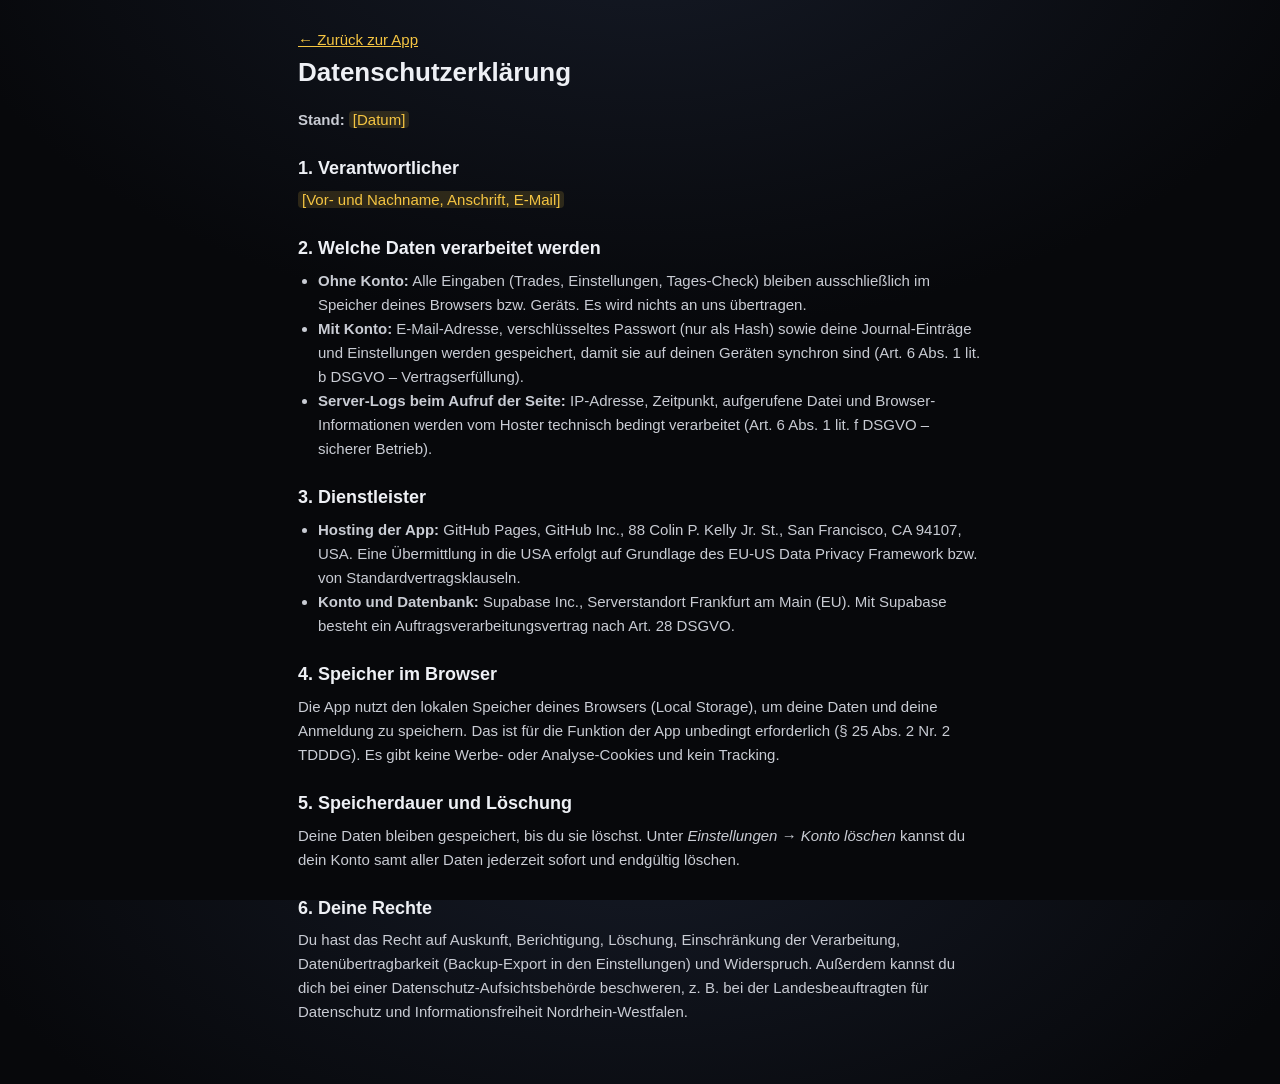
==== datenschutz.html @ e293ae24 "Trade Pilot als eigenständige Web-App Checkliste, Journal mit Kennzahlen und Erkenntnissen, Konto + " ====
<!doctype html>
<html lang="de"><head><meta charset="utf-8"><meta name="viewport" content="width=device-width, initial-scale=1, viewport-fit=cover">
<title>Datenschutz · Trade Pilot</title><meta name="theme-color" content="#07080b"><link rel="stylesheet" href="style.css">
<link rel="icon" href="icons/favicon-32.png"></head>
<body><main class="legal"><p><a href="./">← Zurück zur App</a></p>
<h1>Datenschutzerklärung</h1>
<p><b>Stand:</b> <span class="ph">[Datum]</span></p>
<h2>1. Verantwortlicher</h2>
<p><span class="ph">[Vor- und Nachname, Anschrift, E-Mail]</span></p>
<h2>2. Welche Daten verarbeitet werden</h2>
<ul>
<li><b>Ohne Konto:</b> Alle Eingaben (Trades, Einstellungen, Tages-Check) bleiben ausschließlich im Speicher deines Browsers bzw. Geräts. Es wird nichts an uns übertragen.</li>
<li><b>Mit Konto:</b> E-Mail-Adresse, verschlüsseltes Passwort (nur als Hash) sowie deine Journal-Einträge und Einstellungen werden gespeichert, damit sie auf deinen Geräten synchron sind (Art. 6 Abs. 1 lit. b DSGVO – Vertragserfüllung).</li>
<li><b>Server-Logs beim Aufruf der Seite:</b> IP-Adresse, Zeitpunkt, aufgerufene Datei und Browser-Informationen werden vom Hoster technisch bedingt verarbeitet (Art. 6 Abs. 1 lit. f DSGVO – sicherer Betrieb).</li>
</ul>
<h2>3. Dienstleister</h2>
<ul>
<li><b>Hosting der App:</b> GitHub Pages, GitHub Inc., 88 Colin P. Kelly Jr. St., San Francisco, CA 94107, USA. Eine Übermittlung in die USA erfolgt auf Grundlage des EU-US Data Privacy Framework bzw. von Standardvertragsklauseln.</li>
<li><b>Konto und Datenbank:</b> Supabase Inc., Serverstandort Frankfurt am Main (EU). Mit Supabase besteht ein Auftragsverarbeitungsvertrag nach Art. 28 DSGVO.</li>
</ul>
<h2>4. Speicher im Browser</h2>
<p>Die App nutzt den lokalen Speicher deines Browsers (Local Storage), um deine Daten und deine Anmeldung zu speichern. Das ist für die Funktion der App unbedingt erforderlich (§ 25 Abs. 2 Nr. 2 TDDDG). Es gibt keine Werbe- oder Analyse-Cookies und kein Tracking.</p>
<h2>5. Speicherdauer und Löschung</h2>
<p>Deine Daten bleiben gespeichert, bis du sie löschst. Unter <i>Einstellungen → Konto löschen</i> kannst du dein Konto samt aller Daten jederzeit sofort und endgültig löschen.</p>
<h2>6. Deine Rechte</h2>
<p>Du hast das Recht auf Auskunft, Berichtigung, Löschung, Einschränkung der Verarbeitung, Datenübertragbarkeit (Backup-Export in den Einstellungen) und Widerspruch. Außerdem kannst du dich bei einer Datenschutz-Aufsichtsbehörde beschweren, z. B. bei der Landesbeauftragten für Datenschutz und Informationsfreiheit Nordrhein-Westfalen.</p>
</main></body></html>
---- style.css ----
:root{
  --bg:#07080b; --bg2:#0d0f14; --card:#12151c; --line:#222733; --txt:#eef0f5; --mut:#8a92a3;
  --gold:#f5c542; --gold2:#ffdf7a; --green:#34d399; --red:#f87171; --blue:#60a5fa;
  --r:18px;
  color-scheme:dark;
}
*{box-sizing:border-box;margin:0;padding:0}
[hidden]{display:none!important}
html,body{height:100%}
body{background-color:var(--bg);background-image:radial-gradient(1200px 700px at 50% -10%,#151a26 0%,var(--bg) 60%);color:var(--txt);
  font-family:-apple-system,BlinkMacSystemFont,"SF Pro Display","Inter","Segoe UI",Roboto,sans-serif;
  overflow-x:hidden;-webkit-font-smoothing:antialiased}
button{font:inherit;color:inherit;cursor:pointer;border:0;background:none}
input,textarea{font:inherit;color:var(--txt)}
#bgfx{position:fixed;inset:0;z-index:0;pointer-events:none}
#confetti{position:fixed;inset:0;z-index:50;pointer-events:none}
.app{position:relative;z-index:1;min-height:100%;display:flex;flex-direction:column;max-width:760px;margin:0 auto;padding:18px 16px 40px}

/* Kopf */
.top{display:flex;align-items:center;justify-content:space-between;gap:12px;margin-bottom:10px}
.brand{display:flex;align-items:center;gap:10px;font-weight:800;letter-spacing:.3px;white-space:nowrap;min-width:0}
.brand .dot{width:12px;height:12px;border-radius:50%;background:var(--gold);box-shadow:0 0 14px var(--gold)}
.nav{display:flex;gap:8px}
.nav button{padding:8px 12px;border:1px solid var(--line);border-radius:999px;color:var(--mut);font-size:14px;transition:.2s}
.nav button:hover{color:var(--txt);border-color:#3a4152}

/* Fortschritt */
.progress{display:none;margin:6px 0 18px}
.progress.on{display:block}
.phases{display:flex;gap:6px}
.phase{flex:1}
.phase .bar{height:6px;border-radius:99px;background:var(--line);overflow:hidden}
.phase .fill{height:100%;width:0;background:linear-gradient(90deg,var(--gold),var(--gold2));transition:width .5s cubic-bezier(.2,.8,.2,1)}
.phase .lbl{font-size:11px;color:var(--mut);margin-top:6px;text-align:center;transition:.3s}
.phase.act .lbl{color:var(--gold)}
.phase.done .fill{width:100%!important;background:var(--green)}
.phase.done .lbl{color:var(--green)}

/* Bühne */
.stage{flex:1;display:flex;flex-direction:column;justify-content:center}
.view{animation:inR .45s cubic-bezier(.2,.8,.2,1) both}
.view.out{animation:outL .3s ease both}
@keyframes inR{from{opacity:0;transform:translateX(40px) scale(.98)}to{opacity:1;transform:none}}
@keyframes outL{to{opacity:0;transform:translateX(-40px) scale(.98)}}

/* Home */
.home{text-align:center;padding:20px 0}
.home h1{font-size:clamp(26px,5vw,38px);font-weight:800;margin-bottom:8px}
.home p.sub{color:var(--mut);margin-bottom:36px}
.bigwrap{position:relative;width:240px;height:240px;margin:0 auto 34px}
.bigbtn{position:absolute;inset:20px;border-radius:50%;
  background:radial-gradient(circle at 35% 30%,var(--gold2),var(--gold) 45%,#c98f12);
  color:#1a1300;font-size:30px;font-weight:900;letter-spacing:2px;
  box-shadow:0 0 0 6px rgba(245,197,66,.12),0 20px 60px rgba(245,197,66,.35),inset 0 -8px 20px rgba(0,0,0,.25);
  transition:transform .25s cubic-bezier(.2,.8,.2,1);animation:breathe 3.2s ease-in-out infinite;z-index:2}
.bigbtn:hover{transform:scale(1.05)}
.bigbtn:active{transform:scale(.96)}
.bigbtn small{display:block;font-size:12px;letter-spacing:1px;font-weight:700;opacity:.7;margin-top:2px}
.ring{position:absolute;inset:20px;border-radius:50%;border:2px solid var(--gold);opacity:0;animation:ring 3.2s ease-out infinite}
.ring.r2{animation-delay:1.06s}.ring.r3{animation-delay:2.13s}
@keyframes ring{0%{transform:scale(1);opacity:.6}100%{transform:scale(1.45);opacity:0}}
@keyframes breathe{0%,100%{transform:scale(1)}50%{transform:scale(1.03)}}
.bigbtn.locked{background:radial-gradient(circle at 35% 30%,#3a3f4c,#232733);color:var(--mut);animation:none;box-shadow:0 0 0 6px rgba(255,255,255,.04)}
.stats{display:flex;gap:10px;justify-content:center;flex-wrap:wrap;margin-bottom:22px}
.chip{background:var(--card);border:1px solid var(--line);border-radius:999px;padding:8px 14px;font-size:14px;color:var(--mut)}
.chip b{color:var(--txt)}
.chip.warn{border-color:rgba(248,113,113,.4);color:var(--red)}
.quote{max-width:520px;margin:0 auto;color:var(--mut);font-style:italic;font-size:15px;min-height:48px;transition:opacity .5s}

/* Karten */
.card{background:linear-gradient(180deg,var(--card),var(--bg2));border:1px solid var(--line);border-radius:var(--r);padding:26px 22px;box-shadow:0 20px 50px rgba(0,0,0,.35)}
.tag{display:inline-flex;align-items:center;gap:6px;font-size:12px;font-weight:700;letter-spacing:1px;text-transform:uppercase;color:var(--gold);margin-bottom:12px}
.q{font-size:clamp(21px,3.6vw,27px);font-weight:750;line-height:1.25;margin-bottom:10px}
.hint{color:var(--mut);font-size:15px;line-height:1.5;margin-bottom:22px}
.opts{display:grid;gap:10px}
.opt{display:flex;align-items:center;gap:12px;text-align:left;padding:15px 16px;border-radius:14px;background:#171b24;border:1px solid var(--line);
  transition:transform .15s,border-color .2s,background .2s;font-size:16px;animation:pop .4s both}
.opt:hover{border-color:#40485a;background:#1b202b;transform:translateY(-2px)}
.opt .k{flex:none;width:28px;height:28px;border-radius:8px;display:grid;place-items:center;background:#232836;color:var(--mut);font-size:13px;font-weight:700}
.opt.sel{border-color:var(--gold);background:rgba(245,197,66,.08)}
@keyframes pop{from{opacity:0;transform:translateY(10px)}to{opacity:1;transform:none}}
.opts .opt:nth-child(2){animation-delay:.05s}.opts .opt:nth-child(3){animation-delay:.1s}.opts .opt:nth-child(4){animation-delay:.15s}.opts .opt:nth-child(5){animation-delay:.2s}
.henry{margin-top:18px;padding:12px 14px;border-left:3px solid var(--gold);background:rgba(245,197,66,.06);border-radius:0 10px 10px 0;color:#d9dce4;font-size:14px;line-height:1.5}
.henry b{color:var(--gold)}
.row{display:flex;gap:10px;margin-top:22px;flex-wrap:wrap}
.btn{padding:14px 20px;border-radius:12px;font-weight:700;transition:transform .15s,filter .2s,opacity .2s}
.btn:active{transform:scale(.97)}
.btn.pri{background:var(--gold);color:#1a1300;flex:1}
.btn.pri:disabled{opacity:.35;cursor:not-allowed}
.btn.ghost{border:1px solid var(--line);color:var(--mut)}
.btn.ghost:hover{color:var(--txt)}
.btn.green{background:var(--green);color:#03231a;flex:1}
.btn.red{background:var(--red);color:#2a0606;flex:1}
.back{color:var(--mut);font-size:14px;margin-bottom:10px}
.back:hover{color:var(--txt)}

/* Slider */
.sl{margin:10px 0 6px}
.sl input{width:100%;-webkit-appearance:none;appearance:none;height:8px;border-radius:99px;background:linear-gradient(90deg,var(--red),var(--gold),var(--green));outline:none}
.sl input::-webkit-slider-thumb{-webkit-appearance:none;width:30px;height:30px;border-radius:50%;background:#fff;box-shadow:0 4px 14px rgba(0,0,0,.5);cursor:grab}
.sl input::-moz-range-thumb{width:30px;height:30px;border-radius:50%;background:#fff;border:0}
.slv{text-align:center;font-size:54px;font-weight:900;margin:8px 0 2px;transition:color .2s}
.slt{text-align:center;color:var(--mut);margin-bottom:6px;min-height:22px}

/* Atem */
.breath{text-align:center;padding:10px 0}
.circle{width:200px;height:200px;margin:26px auto;border-radius:50%;position:relative;display:grid;place-items:center}
.circle .core{position:absolute;inset:0;border-radius:50%;background:radial-gradient(circle,rgba(96,165,250,.55),rgba(96,165,250,.08) 70%);transform:scale(.5);transition:transform 4s ease-in-out}
.circle .core.in{transform:scale(1)}
.circle .lab{position:relative;font-size:20px;font-weight:700}
.circle svg{position:absolute;inset:-8px;transform:rotate(-90deg)}
.circle svg circle{fill:none;stroke:var(--blue);stroke-width:4;stroke-linecap:round;opacity:.8}

/* Stop */
.stop .card{border-color:rgba(248,113,113,.45);box-shadow:0 0 60px rgba(248,113,113,.15);animation:shake .5s}
.stop .tag{color:var(--red)}
.warnv .card{border-color:rgba(245,197,66,.45)}
@keyframes shake{0%,100%{transform:none}20%{transform:translateX(-8px)}40%{transform:translateX(8px)}60%{transform:translateX(-5px)}80%{transform:translateX(5px)}}
.xicon{width:64px;height:64px;margin-bottom:12px}
.xicon path{stroke:var(--red);stroke-width:6;stroke-linecap:round;fill:none;stroke-dasharray:60;stroke-dashoffset:60;animation:draw .5s .15s forwards}
.cicon path{stroke:var(--green);stroke-width:6;stroke-linecap:round;stroke-linejoin:round;fill:none;stroke-dasharray:80;stroke-dashoffset:80;animation:draw .6s .1s forwards}
@keyframes draw{to{stroke-dashoffset:0}}
.timer{font-size:52px;font-weight:900;font-variant-numeric:tabular-nums;text-align:center;margin:14px 0;color:var(--red)}

/* Formular */
.grid{display:grid;grid-template-columns:1fr 1fr;gap:12px}
.f label{display:block;font-size:13px;color:var(--mut);margin-bottom:6px}
.f input,.f textarea{width:100%;background:#0e1117;border:1px solid var(--line);border-radius:10px;padding:12px;outline:none;transition:border .2s}
.f input:focus,.f textarea:focus{border-color:var(--gold)}
.f textarea{min-height:90px;resize:vertical}
.calc{margin-top:16px;display:grid;grid-template-columns:repeat(3,1fr);gap:10px}
.kpi{background:#0e1117;border:1px solid var(--line);border-radius:12px;padding:12px;text-align:center}
.kpi .v{font-size:20px;font-weight:800;font-variant-numeric:tabular-nums}
.kpi .l{font-size:11px;color:var(--mut);margin-top:3px;text-transform:uppercase;letter-spacing:.6px}
.kpi.good .v{color:var(--green)}.kpi.bad .v{color:var(--red)}
.msg{margin-top:12px;font-size:14px;min-height:20px}
.msg.bad{color:var(--red)}.msg.good{color:var(--green)}
.seg{display:flex;gap:8px;margin-bottom:14px}
.seg button{flex:1;padding:12px;border-radius:10px;border:1px solid var(--line);font-weight:800;transition:.2s}
.seg button.on{background:rgba(245,197,66,.12);border-color:var(--gold);color:var(--gold)}
.seg button.on.lg,.seg button.on.long{background:rgba(52,211,153,.15);border-color:var(--green);color:var(--green)}
.seg button.on.sh,.seg button.on.short{background:rgba(248,113,113,.15);border-color:var(--red);color:var(--red)}

/* Checkboxen */
.checks{display:grid;gap:10px}
.ck{display:flex;gap:12px;align-items:flex-start;padding:14px;border-radius:12px;background:#171b24;border:1px solid var(--line);cursor:pointer;transition:.2s;text-align:left}
.ck .box{flex:none;width:24px;height:24px;border-radius:7px;border:2px solid #3a4152;display:grid;place-items:center;transition:.2s}
.ck.on{border-color:rgba(52,211,153,.5);background:rgba(52,211,153,.06)}
.ck.on .box{background:var(--green);border-color:var(--green)}
.ck.on .box::after{content:"";width:6px;height:11px;border:solid #03231a;border-width:0 3px 3px 0;transform:rotate(45deg) translate(-1px,-1px)}

/* Im Trade */
.live{display:flex;align-items:center;gap:10px;margin-bottom:6px}
.livedot{width:10px;height:10px;border-radius:50%;background:var(--green);box-shadow:0 0 0 0 rgba(52,211,153,.7);animation:livep 1.6s infinite}
@keyframes livep{70%{box-shadow:0 0 0 12px rgba(52,211,153,0)}100%{box-shadow:0 0 0 0 rgba(52,211,153,0)}}
.clock{font-size:42px;font-weight:900;font-variant-numeric:tabular-nums;margin:6px 0 14px}
.plan{display:grid;grid-template-columns:repeat(4,1fr);gap:8px;margin-bottom:16px}
.reminder{min-height:70px;padding:16px;border-radius:14px;background:rgba(96,165,250,.07);border:1px solid rgba(96,165,250,.25);font-size:16px;line-height:1.45;transition:opacity .5s}
.temps{display:grid;grid-template-columns:1fr 1fr;gap:10px;margin-top:16px}
.temp{padding:14px;border-radius:12px;border:1px dashed #3a4152;color:var(--mut);font-size:14px;text-align:left;transition:.2s}
.temp:hover{border-color:var(--gold);color:var(--txt)}
.ends{display:grid;grid-template-columns:1fr 1fr 1fr;gap:10px;margin-top:20px}

/* Modal */
.modal{position:fixed;inset:0;z-index:40;background:rgba(0,0,0,.6);backdrop-filter:blur(6px);display:none;align-items:center;justify-content:center;padding:16px}
.modal.on{display:flex;animation:fade .25s}
.modal .card{max-width:520px;width:100%;animation:inR .35s}
@keyframes fade{from{opacity:0}}

/* Journal */
.jstats{display:grid;grid-template-columns:repeat(4,1fr);gap:10px;margin-bottom:16px}
.jlist{display:grid;gap:8px;max-height:52vh;overflow:auto}
.jitem{display:grid;grid-template-columns:auto 1fr auto;gap:12px;align-items:center;padding:12px;border-radius:12px;background:#171b24;border:1px solid var(--line);font-size:14px}
.jitem .r{font-weight:800;font-variant-numeric:tabular-nums}
.jitem .n{color:var(--mut);font-size:13px}
.empty{color:var(--mut);text-align:center;padding:30px}
.sync{white-space:nowrap;font-size:12px;color:var(--mut);display:inline-flex;align-items:center;gap:6px;margin-left:10px;font-weight:600}
.sync i{width:7px;height:7px;border-radius:50%;background:var(--mut);display:inline-block}
.sync.ok{color:var(--green)}.sync.ok i{background:var(--green)}
.sync.err{color:var(--red)}.sync.err i{background:var(--red)}
button:focus-visible,input:focus-visible,textarea:focus-visible{outline:2px solid var(--gold);outline-offset:2px}
@media (prefers-reduced-motion:reduce){*,*::before,*::after{animation-duration:.01ms!important;animation-iteration-count:1!important;transition-duration:.01ms!important}}

@media (max-width:560px){
  .grid{grid-template-columns:1fr}.calc{grid-template-columns:1fr 1fr}.plan{grid-template-columns:1fr 1fr}
  .temps{grid-template-columns:1fr}.ends{grid-template-columns:1fr}.jstats{grid-template-columns:1fr 1fr}
  .bigwrap{width:210px;height:210px}.phase .lbl{font-size:10px}
}

.grid2{display:grid;grid-template-columns:1fr 1fr;gap:12px}
.grid3{display:grid;grid-template-columns:repeat(3,minmax(0,1fr));gap:10px;margin-bottom:10px}
.f{min-width:0}
.card>.f{margin-bottom:16px}
.f input[type=time]{margin-top:8px}
.mini{color:var(--mut);font-size:13px;text-decoration:underline;text-underline-offset:3px;margin:2px 0 10px;text-align:left}
.mini:hover{color:var(--txt)}
.calc{grid-template-columns:repeat(4,minmax(0,1fr))}
.note{font-size:14px;color:var(--gold);background:rgba(245,197,66,.07);border:1px solid rgba(245,197,66,.3);border-radius:10px;padding:10px 12px;margin-bottom:12px}
.ifthen{display:grid;gap:10px}
.ifthen div{padding:13px 15px;border-radius:12px;background:#171b24;border:1px solid var(--line);font-size:15px;line-height:1.45}
.ifthen b{color:var(--gold)}
.opts.two{grid-template-columns:1fr 1fr}
.opts.two .opt:first-child{grid-column:1/-1;border-color:rgba(52,211,153,.45);background:rgba(52,211,153,.07);font-weight:700}
.opts .opt:nth-child(6){animation-delay:.25s}
@media (max-width:560px){.opts.two{grid-template-columns:1fr}.grid3{grid-template-columns:1fr 1fr 1fr}.calc{grid-template-columns:1fr 1fr}.grid2{grid-template-columns:1fr}}
@media (max-width:380px){.grid3{grid-template-columns:1fr}}
@media (max-width:440px){.nav button{padding:7px 10px;font-size:13px}.sync{margin-left:6px}}
/* v3: Journal & Routine */
.chips{display:flex;flex-wrap:wrap;gap:8px}
.chips button{padding:9px 13px;border-radius:999px;border:1px solid var(--line);color:var(--mut);font-size:14px;font-weight:600;transition:.2s}
.chips button:hover{color:var(--txt)}
.chips button.on{border-color:var(--gold);color:var(--gold);background:rgba(245,197,66,.1)}
.chips.small button{padding:6px 11px;font-size:13px}
.card>.chips.small{margin-bottom:8px}
.chips.rules button{color:var(--red);border-color:rgba(248,113,113,.4);text-decoration:line-through}
.chips.rules button.on{color:var(--green);border-color:rgba(52,211,153,.5);background:rgba(52,211,153,.08);text-decoration:none}
.chips.rules button.on::before{content:"✓ "}
.coinrow{display:flex;flex-direction:column;gap:8px}
.coinrow input{max-width:200px;text-transform:uppercase}
.grades{display:grid;grid-template-columns:repeat(3,1fr);gap:8px}
.grades button{padding:12px 8px;border-radius:12px;border:1px solid var(--line);background:#171b24;display:flex;flex-direction:column;align-items:center;gap:4px;transition:.2s}
.grades button b{font-size:24px;font-weight:900}
.grades button span{font-size:12px;color:var(--mut);text-align:center;line-height:1.3}
.grades button.on{border-color:var(--gold);background:rgba(245,197,66,.1)}
.grades button.on b{color:var(--gold)}
.tabs{display:flex;gap:6px;background:#0e1117;border:1px solid var(--line);border-radius:12px;padding:4px;margin-bottom:12px}
.tabs button{flex:1;padding:10px;border-radius:9px;color:var(--mut);font-weight:700;font-size:14px;transition:.2s}
.tabs button.on{background:var(--card);color:var(--txt);box-shadow:0 2px 8px rgba(0,0,0,.4)}
.jstats{grid-template-columns:repeat(3,minmax(0,1fr));margin-top:6px}
.eqwrap{background:#0e1117;border:1px solid var(--line);border-radius:12px;padding:6px;margin-bottom:12px}
.eqwrap canvas{width:100%;height:150px;display:block}
.ins{display:grid;gap:8px;padding:14px;border-radius:12px;background:rgba(96,165,250,.06);border:1px solid rgba(96,165,250,.22);font-size:14px;line-height:1.45;margin-bottom:12px}
.ins b{color:var(--txt)}
.lbl2{font-size:12px;font-weight:700;letter-spacing:1px;text-transform:uppercase;color:var(--blue)}
.mutedtxt{color:var(--mut)}
.hint.small{font-size:13px;margin-bottom:10px}
.hint a{color:var(--gold)}
.fokus{color:var(--mut);font-size:14px;margin:-8px 0 18px}
.fokus b{color:var(--gold)}
.linkbtn{margin-top:18px;color:var(--mut);font-size:13px;text-decoration:underline;text-underline-offset:3px}
.linkbtn:hover{color:var(--txt)}
.warnc{color:var(--gold)}
.btn.danger{color:var(--red);border-color:rgba(248,113,113,.35)}
.jitem{width:100%;text-align:left;transition:border-color .2s}
.jitem:hover{border-color:#3a4152}
.jitem .m{min-width:0}
.jitem .m>div:first-child{overflow:hidden;text-overflow:ellipsis}
.modal .card{max-height:92vh;overflow:auto}
.modal .f{margin-bottom:12px}
.disc{color:#5d6475;font-size:12px;line-height:1.5;margin-top:18px;text-align:center}
@media (max-width:560px){.jstats{grid-template-columns:repeat(3,minmax(0,1fr))}.jstats .kpi{padding:10px 4px}.jstats .kpi .v{font-size:17px}.grades button span{font-size:11px}}
#e_coin{text-transform:uppercase}
.jrow .btn{flex:1 1 140px}
.brand{overflow:hidden}
@media (max-width:440px){.sync span{display:none}.sync{margin-left:8px}}
.brand{padding:6px;margin:-6px}
.grid2+.f{margin-top:12px}
/* Eigenständige App */
html{-webkit-text-size-adjust:100%}
body{overscroll-behavior-y:none}
.app{padding-top:max(18px, env(safe-area-inset-top));padding-bottom:max(40px, env(safe-area-inset-bottom));
  padding-left:max(16px, env(safe-area-inset-left));padding-right:max(16px, env(safe-area-inset-right))}
.auth{max-width:440px;width:100%;margin:0 auto}
.auth .f{margin-bottom:14px}
.authlinks{display:flex;flex-direction:column;align-items:center;gap:2px;margin-top:10px}
.authlinks .linkbtn{margin-top:10px}
.lbl3{font-size:12px;font-weight:700;letter-spacing:1px;text-transform:uppercase;color:var(--mut);margin:26px 0 8px;padding-top:18px;border-top:1px solid var(--line)}
.acct .hint{margin-bottom:10px}
.disc a{color:var(--mut)}
.f textarea{min-height:120px;line-height:1.45}
.f input[type=email],.f input[type=password]{font-size:16px}
input,textarea{font-size:16px}
.legal{max-width:720px;margin:0 auto;padding:28px 18px 60px;line-height:1.6}
.legal h1{font-size:26px;margin-bottom:14px}.legal h2{font-size:18px;margin:22px 0 6px}
.legal p,.legal li{color:#c9ccd4;font-size:15px}.legal ul{padding-left:20px}
.legal a{color:var(--gold)}
.ph{background:rgba(245,197,66,.15);color:var(--gold);padding:0 4px;border-radius:4px}
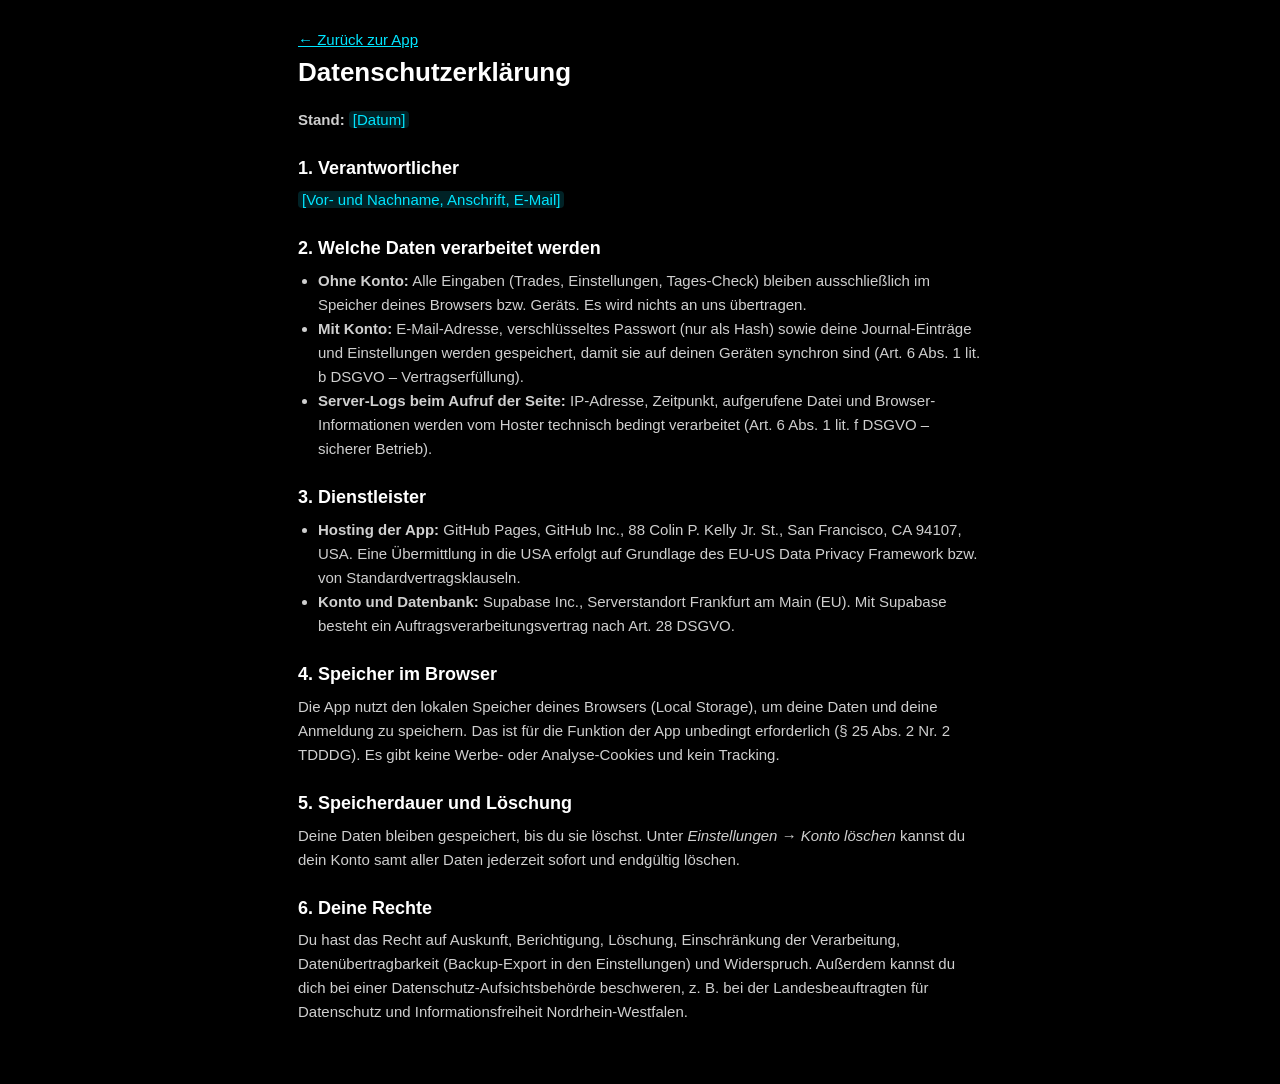
==== commit 29312350: "Umbenennung: Trade Pilot heißt jetzt NoTilt Co-Authored-By: Claude Opus 5.5 <noreply@anthropic.com> " ====
--- a/datenschutz.html
+++ b/datenschutz.html
@@ -1,6 +1,6 @@
 <!doctype html>
 <html lang="de"><head><meta charset="utf-8"><meta name="viewport" content="width=device-width, initial-scale=1, viewport-fit=cover">
-<title>Datenschutz · Trade Pilot</title><meta name="theme-color" content="#07080b"><link rel="stylesheet" href="style.css">
+<title>Datenschutz · NoTilt</title><meta name="theme-color" content="#000000"><link rel="stylesheet" href="style-cyan.css">
 <link rel="icon" href="icons/favicon-32.png"></head>
 <body><main class="legal"><p><a href="./">← Zurück zur App</a></p>
 <h1>Datenschutzerklärung</h1>
--- a/style-cyan.css
+++ b/style-cyan.css
@@ -0,0 +1,390 @@
+:root{
+  --bg:#000000; --bg2:#080808; --card:#111111; --line:#242424; --txt:#ffffff; --mut:#8c8c8c;
+  --gold:#00e5ff; --gold2:#8af4ff; --green:#20c58a; --red:#f6465d; --blue:#4f8cff;
+  --r:14px;
+  color-scheme:dark;
+}
+*{box-sizing:border-box;margin:0;padding:0}
+[hidden]{display:none!important}
+html,body{height:100%}
+body{background-color:var(--bg);background-image:none;color:var(--txt);
+  font-family:-apple-system,BlinkMacSystemFont,"SF Pro Display","Inter","Segoe UI",Roboto,sans-serif;
+  overflow-x:hidden;-webkit-font-smoothing:antialiased}
+button{font:inherit;color:inherit;cursor:pointer;border:0;background:none}
+input,textarea{font:inherit;color:var(--txt)}
+#bgfx{position:fixed;inset:0;z-index:0;pointer-events:none}
+#confetti{position:fixed;inset:0;z-index:50;pointer-events:none}
+.app{position:relative;z-index:1;min-height:100%;display:flex;flex-direction:column;max-width:760px;margin:0 auto;padding:18px 16px 40px}
+
+/* Kopf */
+.top{display:flex;align-items:center;justify-content:space-between;gap:12px;margin-bottom:10px}
+.brand{display:flex;align-items:center;gap:10px;font-weight:800;letter-spacing:.3px;white-space:nowrap;min-width:0}
+.brand .dot{width:12px;height:12px;border-radius:50%;background:var(--gold);box-shadow:0 0 14px var(--gold)}
+.nav{display:flex;gap:8px}
+.nav button{padding:8px 12px;border:1px solid var(--line);border-radius:999px;color:var(--mut);font-size:14px;transition:.2s}
+.nav button:hover{color:var(--txt);border-color:#333333}
+
+/* Fortschritt */
+.progress{display:none;margin:6px 0 18px}
+.progress.on{display:block}
+.phases{display:flex;gap:6px}
+.phase{flex:1}
+.phase .bar{height:6px;border-radius:99px;background:var(--line);overflow:hidden}
+.phase .fill{height:100%;width:0;background:linear-gradient(90deg,var(--gold),var(--gold2));transition:width .5s cubic-bezier(.2,.8,.2,1)}
+.phase .lbl{font-size:11px;color:var(--mut);margin-top:6px;text-align:center;transition:.3s}
+.phase.act .lbl{color:var(--gold)}
+.phase.done .fill{width:100%!important;background:var(--green)}
+.phase.done .lbl{color:var(--green)}
+
+/* Bühne */
+.stage{flex:1;display:flex;flex-direction:column;justify-content:center}
+.view{animation:inR .45s cubic-bezier(.2,.8,.2,1) both}
+.view.out{animation:outL .3s ease both}
+@keyframes inR{from{opacity:0;transform:translateX(40px) scale(.98)}to{opacity:1;transform:none}}
+@keyframes outL{to{opacity:0;transform:translateX(-40px) scale(.98)}}
+
+/* Home */
+.home{text-align:center;padding:20px 0}
+.home h1{font-size:clamp(26px,5vw,38px);font-weight:800;margin-bottom:8px}
+.home p.sub{color:var(--mut);margin-bottom:36px}
+.bigwrap{position:relative;width:240px;height:240px;margin:0 auto 34px}
+.bigbtn{position:absolute;inset:20px;border-radius:50%;
+  background:radial-gradient(circle at 35% 30%,#b8fbff,var(--gold) 42%,#0091ad);
+  color:#00161a;font-size:30px;font-weight:900;letter-spacing:2px;
+  box-shadow:0 0 0 6px rgba(0,229,255,.12),0 20px 60px rgba(0,229,255,.35),inset 0 -8px 20px rgba(0,0,0,.25);
+  transition:transform .25s cubic-bezier(.2,.8,.2,1);animation:breathe 3.2s ease-in-out infinite;z-index:2}
+.bigbtn:hover{transform:scale(1.05)}
+.bigbtn:active{transform:scale(.96)}
+.bigbtn small{display:block;font-size:12px;letter-spacing:1px;font-weight:700;opacity:.7;margin-top:2px}
+.ring{position:absolute;inset:20px;border-radius:50%;border:2px solid var(--gold);opacity:0;animation:ring 3.2s ease-out infinite}
+.ring.r2{animation-delay:1.06s}.ring.r3{animation-delay:2.13s}
+@keyframes ring{0%{transform:scale(1);opacity:.6}100%{transform:scale(1.45);opacity:0}}
+@keyframes breathe{0%,100%{transform:scale(1)}50%{transform:scale(1.03)}}
+.bigbtn.locked{background:radial-gradient(circle at 35% 30%,#2a2a2a,#161616);color:var(--mut);animation:none;box-shadow:0 0 0 6px rgba(255,255,255,.04)}
+.stats{display:flex;gap:10px;justify-content:center;flex-wrap:wrap;margin-bottom:22px}
+.chip{background:var(--card);border:1px solid var(--line);border-radius:999px;padding:8px 14px;font-size:14px;color:var(--mut)}
+.chip b{color:var(--txt)}
+.chip.warn{border-color:rgba(246,70,93,.4);color:var(--red)}
+.quote{max-width:520px;margin:0 auto;color:var(--mut);font-style:italic;font-size:15px;min-height:48px;transition:opacity .5s}
+
+/* Karten */
+.card{background:linear-gradient(180deg,var(--card),var(--bg2));border:1px solid var(--line);border-radius:var(--r);padding:26px 22px;box-shadow:0 20px 50px rgba(0,0,0,.35)}
+.tag{display:inline-flex;align-items:center;gap:6px;font-size:12px;font-weight:700;letter-spacing:1px;text-transform:uppercase;color:var(--gold);margin-bottom:12px}
+.q{font-size:clamp(21px,3.6vw,27px);font-weight:750;line-height:1.25;margin-bottom:10px}
+.hint{color:var(--mut);font-size:15px;line-height:1.5;margin-bottom:22px}
+.opts{display:grid;gap:10px}
+.opt{display:flex;align-items:center;gap:12px;text-align:left;padding:15px 16px;border-radius:14px;background:#161616;border:1px solid var(--line);
+  transition:transform .15s,border-color .2s,background .2s;font-size:16px;animation:pop .4s both}
+.opt:hover{border-color:#3d3d3d;background:#1c1c1c;transform:translateY(-2px)}
+.opt .k{flex:none;width:28px;height:28px;border-radius:8px;display:grid;place-items:center;background:#1f1f1f;color:var(--mut);font-size:13px;font-weight:700}
+.opt.sel{border-color:var(--gold);background:rgba(0,229,255,.08)}
+@keyframes pop{from{opacity:0;transform:translateY(10px)}to{opacity:1;transform:none}}
+.opts .opt:nth-child(2){animation-delay:.05s}.opts .opt:nth-child(3){animation-delay:.1s}.opts .opt:nth-child(4){animation-delay:.15s}.opts .opt:nth-child(5){animation-delay:.2s}
+.henry{margin-top:18px;padding:12px 14px;border-left:3px solid var(--gold);background:rgba(0,229,255,.06);border-radius:0 10px 10px 0;color:#dedede;font-size:14px;line-height:1.5}
+.henry b{color:var(--gold)}
+.row{display:flex;gap:10px;margin-top:22px;flex-wrap:wrap}
+.btn{padding:14px 20px;border-radius:12px;font-weight:700;transition:transform .15s,filter .2s,opacity .2s}
+.btn:active{transform:scale(.97)}
+.btn.pri{background:var(--gold);color:#00161a;flex:1}
+.btn.pri:disabled{opacity:.35;cursor:not-allowed}
+.btn.ghost{border:1px solid var(--line);color:var(--mut)}
+.btn.ghost:hover{color:var(--txt)}
+.btn.green{background:var(--green);color:#03231a;flex:1}
+.btn.red{background:var(--red);color:#2a0606;flex:1}
+.back{color:var(--mut);font-size:14px;margin-bottom:10px}
+.back:hover{color:var(--txt)}
+
+/* Slider */
+.sl{margin:10px 0 6px}
+.sl input{width:100%;-webkit-appearance:none;appearance:none;height:8px;border-radius:99px;background:linear-gradient(90deg,var(--red),var(--gold),var(--green));outline:none}
+.sl input::-webkit-slider-thumb{-webkit-appearance:none;width:30px;height:30px;border-radius:50%;background:#fff;box-shadow:0 4px 14px rgba(0,0,0,.5);cursor:grab}
+.sl input::-moz-range-thumb{width:30px;height:30px;border-radius:50%;background:#fff;border:0}
+.slv{text-align:center;font-size:54px;font-weight:900;margin:8px 0 2px;transition:color .2s}
+.slt{text-align:center;color:var(--mut);margin-bottom:6px;min-height:22px}
+
+/* Atem */
+.breath{text-align:center;padding:10px 0}
+.circle{width:200px;height:200px;margin:26px auto;border-radius:50%;position:relative;display:grid;place-items:center}
+.circle .core{position:absolute;inset:0;border-radius:50%;background:radial-gradient(circle,rgba(79,140,255,.55),rgba(79,140,255,.08) 70%);transform:scale(.5);transition:transform 4s ease-in-out}
+.circle .core.in{transform:scale(1)}
+.circle .lab{position:relative;font-size:20px;font-weight:700}
+.circle svg{position:absolute;inset:-8px;transform:rotate(-90deg)}
+.circle svg circle{fill:none;stroke:var(--blue);stroke-width:4;stroke-linecap:round;opacity:.8}
+
+/* Stop */
+.stop .card{border-color:rgba(246,70,93,.45);box-shadow:0 0 60px rgba(246,70,93,.15);animation:shake .5s}
+.stop .tag{color:var(--red)}
+.warnv .card{border-color:rgba(0,229,255,.45)}
+@keyframes shake{0%,100%{transform:none}20%{transform:translateX(-8px)}40%{transform:translateX(8px)}60%{transform:translateX(-5px)}80%{transform:translateX(5px)}}
+.xicon{width:64px;height:64px;margin-bottom:12px}
+.xicon path{stroke:var(--red);stroke-width:6;stroke-linecap:round;fill:none;stroke-dasharray:60;stroke-dashoffset:60;animation:draw .5s .15s forwards}
+.cicon path{stroke:var(--green);stroke-width:6;stroke-linecap:round;stroke-linejoin:round;fill:none;stroke-dasharray:80;stroke-dashoffset:80;animation:draw .6s .1s forwards}
+@keyframes draw{to{stroke-dashoffset:0}}
+.timer{font-size:52px;font-weight:900;font-variant-numeric:tabular-nums;text-align:center;margin:14px 0;color:var(--red)}
+
+/* Formular */
+.grid{display:grid;grid-template-columns:1fr 1fr;gap:12px}
+.f label{display:block;font-size:13px;color:var(--mut);margin-bottom:6px}
+.f input,.f textarea{width:100%;background:#0a0a0a;border:1px solid var(--line);border-radius:10px;padding:12px;outline:none;transition:border .2s}
+.f input:focus,.f textarea:focus{border-color:var(--gold)}
+.f textarea{min-height:90px;resize:vertical}
+.calc{margin-top:16px;display:grid;grid-template-columns:repeat(3,1fr);gap:10px}
+.kpi{background:#0a0a0a;border:1px solid var(--line);border-radius:12px;padding:12px;text-align:center}
+.kpi .v{font-size:20px;font-weight:800;font-variant-numeric:tabular-nums}
+.kpi .l{font-size:11px;color:var(--mut);margin-top:3px;text-transform:uppercase;letter-spacing:.6px}
+.kpi.good .v{color:var(--green)}.kpi.bad .v{color:var(--red)}
+.msg{margin-top:12px;font-size:14px;min-height:20px}
+.msg.bad{color:var(--red)}.msg.good{color:var(--green)}
+.seg{display:flex;gap:8px;margin-bottom:14px}
+.seg button{flex:1;padding:12px;border-radius:10px;border:1px solid var(--line);font-weight:800;transition:.2s}
+.seg button.on{background:rgba(0,229,255,.12);border-color:var(--gold);color:var(--gold)}
+.seg button.on.lg,.seg button.on.long{background:rgba(32,197,138,.15);border-color:var(--green);color:var(--green)}
+.seg button.on.sh,.seg button.on.short{background:rgba(246,70,93,.15);border-color:var(--red);color:var(--red)}
+
+/* Checkboxen */
+.checks{display:grid;gap:10px}
+.ck{display:flex;gap:12px;align-items:flex-start;padding:14px;border-radius:12px;background:#161616;border:1px solid var(--line);cursor:pointer;transition:.2s;text-align:left}
+.ck .box{flex:none;width:24px;height:24px;border-radius:7px;border:2px solid #333333;display:grid;place-items:center;transition:.2s}
+.ck.on{border-color:rgba(32,197,138,.5);background:rgba(32,197,138,.06)}
+.ck.on .box{background:var(--green);border-color:var(--green)}
+.ck.on .box::after{content:"";width:6px;height:11px;border:solid #03231a;border-width:0 3px 3px 0;transform:rotate(45deg) translate(-1px,-1px)}
+
+/* Im Trade */
+.live{display:flex;align-items:center;gap:10px;margin-bottom:6px}
+.livedot{width:10px;height:10px;border-radius:50%;background:var(--green);box-shadow:0 0 0 0 rgba(32,197,138,.7);animation:livep 1.6s infinite}
+@keyframes livep{70%{box-shadow:0 0 0 12px rgba(32,197,138,0)}100%{box-shadow:0 0 0 0 rgba(32,197,138,0)}}
+.clock{font-size:42px;font-weight:900;font-variant-numeric:tabular-nums;margin:6px 0 14px}
+.plan{display:grid;grid-template-columns:repeat(4,1fr);gap:8px;margin-bottom:16px}
+.reminder{min-height:70px;padding:16px;border-radius:14px;background:rgba(79,140,255,.07);border:1px solid rgba(79,140,255,.25);font-size:16px;line-height:1.45;transition:opacity .5s}
+.temps{display:grid;grid-template-columns:1fr 1fr;gap:10px;margin-top:16px}
+.temp{padding:14px;border-radius:12px;border:1px dashed #333333;color:var(--mut);font-size:14px;text-align:left;transition:.2s}
+.temp:hover{border-color:var(--gold);color:var(--txt)}
+.ends{display:grid;grid-template-columns:1fr 1fr 1fr;gap:10px;margin-top:20px}
+
+/* Modal */
+.modal{position:fixed;inset:0;z-index:40;background:rgba(0,0,0,.6);backdrop-filter:blur(6px);display:none;align-items:center;justify-content:center;padding:16px}
+.modal.on{display:flex;animation:fade .25s}
+.modal .card{max-width:520px;width:100%;animation:inR .35s}
+@keyframes fade{from{opacity:0}}
+
+/* Journal */
+.jstats{display:grid;grid-template-columns:repeat(4,1fr);gap:10px;margin-bottom:16px}
+.jlist{display:grid;gap:8px;max-height:52vh;overflow:auto}
+.jitem{display:grid;grid-template-columns:auto 1fr auto;gap:12px;align-items:center;padding:12px;border-radius:12px;background:#161616;border:1px solid var(--line);font-size:14px}
+.jitem .r{font-weight:800;font-variant-numeric:tabular-nums}
+.jitem .n{color:var(--mut);font-size:13px}
+.empty{color:var(--mut);text-align:center;padding:30px}
+.sync{white-space:nowrap;font-size:12px;color:var(--mut);display:inline-flex;align-items:center;gap:6px;margin-left:10px;font-weight:600}
+.sync i{width:7px;height:7px;border-radius:50%;background:var(--mut);display:inline-block}
+.sync.ok{color:var(--green)}.sync.ok i{background:var(--green)}
+.sync.err{color:var(--red)}.sync.err i{background:var(--red)}
+button:focus-visible,input:focus-visible,textarea:focus-visible{outline:2px solid var(--gold);outline-offset:2px}
+@media (prefers-reduced-motion:reduce){*,*::before,*::after{animation-duration:.01ms!important;animation-iteration-count:1!important;transition-duration:.01ms!important}}
+
+@media (max-width:560px){
+  .grid{grid-template-columns:1fr}.calc{grid-template-columns:1fr 1fr}.plan{grid-template-columns:1fr 1fr}
+  .temps{grid-template-columns:1fr}.ends{grid-template-columns:1fr}.jstats{grid-template-columns:1fr 1fr}
+  .bigwrap{width:210px;height:210px}.phase .lbl{font-size:10px}
+}
+
+.grid2{display:grid;grid-template-columns:1fr 1fr;gap:12px}
+.grid3{display:grid;grid-template-columns:repeat(3,minmax(0,1fr));gap:10px;margin-bottom:10px}
+.f{min-width:0}
+.card>.f{margin-bottom:16px}
+.f input[type=time]{margin-top:8px}
+.mini{color:var(--mut);font-size:13px;text-decoration:underline;text-underline-offset:3px;margin:2px 0 10px;text-align:left}
+.mini:hover{color:var(--txt)}
+.calc{grid-template-columns:repeat(4,minmax(0,1fr))}
+.note{font-size:14px;color:var(--gold);background:rgba(0,229,255,.07);border:1px solid rgba(0,229,255,.3);border-radius:10px;padding:10px 12px;margin-bottom:12px}
+.ifthen{display:grid;gap:10px}
+.ifthen div{padding:13px 15px;border-radius:12px;background:#161616;border:1px solid var(--line);font-size:15px;line-height:1.45}
+.ifthen b{color:var(--gold)}
+.opts.two{grid-template-columns:1fr 1fr}
+.opts.two .opt:first-child{grid-column:1/-1;border-color:rgba(32,197,138,.45);background:rgba(32,197,138,.07);font-weight:700}
+.opts .opt:nth-child(6){animation-delay:.25s}
+@media (max-width:560px){.opts.two{grid-template-columns:1fr}.grid3{grid-template-columns:1fr 1fr 1fr}.calc{grid-template-columns:1fr 1fr}.grid2{grid-template-columns:1fr}}
+@media (max-width:380px){.grid3{grid-template-columns:1fr}}
+@media (max-width:440px){.nav button{padding:7px 10px;font-size:13px}.sync{margin-left:6px}}
+/* v3: Journal & Routine */
+.chips{display:flex;flex-wrap:wrap;gap:8px}
+.chips button{padding:9px 13px;border-radius:999px;border:1px solid var(--line);color:var(--mut);font-size:14px;font-weight:600;transition:.2s}
+.chips button:hover{color:var(--txt)}
+.chips button.on{border-color:var(--gold);color:var(--gold);background:rgba(0,229,255,.1)}
+.chips.small button{padding:6px 11px;font-size:13px}
+.card>.chips.small{margin-bottom:8px}
+.chips.rules button{color:var(--red);border-color:rgba(246,70,93,.4);text-decoration:line-through}
+.chips.rules button.on{color:var(--green);border-color:rgba(32,197,138,.5);background:rgba(32,197,138,.08);text-decoration:none}
+.chips.rules button.on::before{content:"✓ "}
+.coinrow{display:flex;flex-direction:column;gap:8px}
+.coinrow input{max-width:200px;text-transform:uppercase}
+.grades{display:grid;grid-template-columns:repeat(3,1fr);gap:8px}
+.grades button{padding:12px 8px;border-radius:12px;border:1px solid var(--line);background:#161616;display:flex;flex-direction:column;align-items:center;gap:4px;transition:.2s}
+.grades button b{font-size:24px;font-weight:900}
+.grades button span{font-size:12px;color:var(--mut);text-align:center;line-height:1.3}
+.grades button.on{border-color:var(--gold);background:rgba(0,229,255,.1)}
+.grades button.on b{color:var(--gold)}
+.tabs{display:flex;gap:6px;background:#0a0a0a;border:1px solid var(--line);border-radius:12px;padding:4px;margin-bottom:12px}
+.tabs button{flex:1;padding:10px;border-radius:9px;color:var(--mut);font-weight:700;font-size:14px;transition:.2s}
+.tabs button.on{background:var(--card);color:var(--txt);box-shadow:0 2px 8px rgba(0,0,0,.4)}
+.jstats{grid-template-columns:repeat(3,minmax(0,1fr));margin-top:6px}
+.eqwrap{background:#0a0a0a;border:1px solid var(--line);border-radius:12px;padding:6px;margin-bottom:12px}
+.eqwrap canvas{width:100%;height:150px;display:block}
+.ins{display:grid;gap:8px;padding:14px;border-radius:12px;background:rgba(79,140,255,.06);border:1px solid rgba(79,140,255,.22);font-size:14px;line-height:1.45;margin-bottom:12px}
+.ins b{color:var(--txt)}
+.lbl2{font-size:12px;font-weight:700;letter-spacing:1px;text-transform:uppercase;color:var(--blue)}
+.mutedtxt{color:var(--mut)}
+.hint.small{font-size:13px;margin-bottom:10px}
+.hint a{color:var(--gold)}
+.fokus{color:var(--mut);font-size:14px;margin:-8px 0 18px}
+.fokus b{color:var(--gold)}
+.linkbtn{margin-top:18px;color:var(--mut);font-size:13px;text-decoration:underline;text-underline-offset:3px}
+.linkbtn:hover{color:var(--txt)}
+.warnc{color:var(--gold)}
+.btn.danger{color:var(--red);border-color:rgba(246,70,93,.35)}
+.jitem{width:100%;text-align:left;transition:border-color .2s}
+.jitem:hover{border-color:#333333}
+.jitem .m{min-width:0}
+.jitem .m>div:first-child{overflow:hidden;text-overflow:ellipsis}
+.modal .card{max-height:92vh;overflow:auto}
+.modal .f{margin-bottom:12px}
+.disc{color:#5e5e5e;font-size:12px;line-height:1.5;margin-top:18px;text-align:center}
+@media (max-width:560px){.jstats{grid-template-columns:repeat(3,minmax(0,1fr))}.jstats .kpi{padding:10px 4px}.jstats .kpi .v{font-size:17px}.grades button span{font-size:11px}}
+#e_coin{text-transform:uppercase}
+.jrow .btn{flex:1 1 140px}
+.brand{overflow:hidden}
+@media (max-width:440px){.sync span{display:none}.sync{margin-left:8px}}
+.brand{padding:6px;margin:-6px}
+.grid2+.f{margin-top:12px}
+/* Eigenständige App */
+html{-webkit-text-size-adjust:100%}
+body{overscroll-behavior-y:none}
+.app{padding-top:max(18px, env(safe-area-inset-top));padding-bottom:max(40px, env(safe-area-inset-bottom));
+  padding-left:max(16px, env(safe-area-inset-left));padding-right:max(16px, env(safe-area-inset-right))}
+.auth{max-width:440px;width:100%;margin:0 auto}
+.auth .f{margin-bottom:14px}
+.authlinks{display:flex;flex-direction:column;align-items:center;gap:2px;margin-top:10px}
+.authlinks .linkbtn{margin-top:10px}
+.lbl3{font-size:12px;font-weight:700;letter-spacing:1px;text-transform:uppercase;color:var(--mut);margin:26px 0 8px;padding-top:18px;border-top:1px solid var(--line)}
+.acct .hint{margin-bottom:10px}
+.disc a{color:var(--mut)}
+.f textarea{min-height:120px;line-height:1.45}
+.f input[type=email],.f input[type=password]{font-size:16px}
+input,textarea{font-size:16px}
+.legal{max-width:720px;margin:0 auto;padding:28px 18px 60px;line-height:1.6}
+.legal h1{font-size:26px;margin-bottom:14px}.legal h2{font-size:18px;margin:22px 0 6px}
+.legal p,.legal li{color:#cfcfcf;font-size:15px}.legal ul{padding-left:20px}
+.legal a{color:var(--gold)}
+.ph{background:rgba(0,229,255,.15);color:var(--gold);padding:0 4px;border-radius:4px}
+/* Strategien */
+.tpls{display:grid;grid-template-columns:repeat(2,minmax(0,1fr));gap:10px;margin-bottom:4px}
+.tpl{display:flex;flex-direction:column;align-items:flex-start;gap:3px;text-align:left;padding:14px;border-radius:14px;background:#161616;border:1px solid var(--line);transition:.2s;animation:pop .35s both}
+.tpl:hover{border-color:#3d3d3d}
+.tpl .ti{width:30px;height:30px;border-radius:9px;display:grid;place-items:center;background:#1f1f1f;color:var(--gold);font-size:16px;margin-bottom:6px;transition:.2s}
+.tpl b{font-size:15px}
+.tpl small{color:var(--mut);font-size:12.5px;line-height:1.35}
+.tpl.on{border-color:var(--gold);background:rgba(0,229,255,.08)}
+.tpl.on .ti{background:var(--gold);color:#00161a}
+.cklist{display:grid;gap:8px;margin-bottom:6px}
+.ckrow{display:flex;gap:8px;align-items:center}
+.ckrow input{flex:1;min-width:0}
+.ckrow button{flex:none;width:40px;height:44px;border-radius:10px;border:1px solid var(--line);color:var(--mut)}
+.ckrow button:hover{color:var(--red);border-color:rgba(246,70,93,.4)}
+.slist{display:grid;gap:8px}
+.sitem{display:flex;justify-content:space-between;align-items:center;gap:10px;padding:13px 14px;border-radius:12px;background:#161616;border:1px solid var(--line);text-align:left;transition:.2s}
+.sitem:hover{border-color:#3d3d3d}
+.sitem span{color:var(--mut);font-size:13px;white-space:nowrap}
+.rulehint{margin:-2px 0 6px}
+.rulehint b{color:var(--txt);font-weight:600}
+.ob .grid2{margin-bottom:6px}
+@media (max-width:380px){.tpls{grid-template-columns:1fr}}
+.ckrow{align-items:flex-start}
+.ckrow textarea{flex:1;min-width:0;min-height:44px;resize:none;overflow:hidden;line-height:1.4;padding:11px 12px;background:#0a0a0a;border:1px solid var(--line);border-radius:10px;outline:none;transition:border .2s}
+.ckrow textarea:focus{border-color:var(--gold)}
+.lbl3.first{border-top:0;margin-top:0;padding-top:0}
+.keptmsg{display:inline-block;margin:0 auto 6px;padding:8px 14px;border-radius:999px;background:rgba(32,197,138,.1);border:1px solid rgba(32,197,138,.4);color:var(--green);font-weight:700;font-size:14px;animation:pop .45s both}
+.f.tog{margin-top:14px}
+.sndrow{display:flex;align-items:center;gap:14px;flex-wrap:wrap}.sndrow .mini{margin:0}
+/* Gewohnheit & Lernen */
+.chip.streak b{color:var(--gold)}
+.chip.streak.done{border-color:rgba(0,229,255,.45)}
+.reviewcta{display:block;width:100%;max-width:520px;margin:0 auto 18px;text-align:left;padding:14px 16px;border-radius:14px;border:1px solid rgba(79,140,255,.35);background:rgba(79,140,255,.08);transition:.2s}
+.reviewcta:hover{border-color:var(--blue)}
+.reviewcta b{display:block;color:var(--blue);font-size:15px;margin-bottom:2px}
+.reviewcta span{color:var(--mut);font-size:13px;line-height:1.4}
+.reviewcta.small{margin:4px 0 0;max-width:none}
+.goal{max-width:520px;margin:-6px auto 18px;font-size:14px;color:#cfcfcf;line-height:1.45;padding:10px 14px;border-left:3px solid var(--gold);background:rgba(0,229,255,.06);border-radius:0 10px 10px 0;text-align:left}
+.goal b{color:var(--gold)}
+.ifthen .wg{border-color:rgba(0,229,255,.5);background:rgba(0,229,255,.07)}
+.ifthen .wg small{display:block;color:var(--mut);font-size:12px;margin-top:4px}
+.chips.mist button.on{color:var(--gold);border-color:rgba(0,229,255,.6);background:rgba(0,229,255,.1)}
+.edge{display:grid;gap:8px;padding:14px;border-radius:12px;background:#0a0a0a;border:1px solid var(--line);font-size:14px;line-height:1.45;margin-bottom:12px}
+.edge b.good,.ins b.good{color:var(--green)}.edge b.bad,.ins b.bad,.reviewcta b.bad{color:var(--red)}
+.cibar{position:relative;height:18px;margin:4px 0}
+.cibar::before{content:"";position:absolute;left:0;right:0;top:8px;height:2px;background:var(--line);border-radius:2px}
+.cibar .zero{position:absolute;top:1px;width:2px;height:16px;background:var(--mut);opacity:.6}
+.cibar .range{position:absolute;top:5px;height:8px;border-radius:6px;background:rgba(0,229,255,.45)}
+.cibar .range.good{background:rgba(32,197,138,.55)}.cibar .range.bad{background:rgba(246,70,93,.55)}
+.cibar .dot{position:absolute;top:3px;width:12px;height:12px;margin-left:-6px;border-radius:50%;background:var(--txt)}
+.shotpick{display:flex;align-items:center;gap:10px;cursor:pointer}
+.shotpick span{padding:10px 14px;border:1px dashed #333333;border-radius:10px;color:var(--mut);font-size:14px}
+.shotpick em{font-style:normal;color:var(--green);font-size:13px}
+.shots{display:grid;grid-template-columns:repeat(auto-fill,minmax(88px,1fr));gap:8px;margin:6px 0 12px}
+.shot{display:block;aspect-ratio:4/3;border-radius:10px;overflow:hidden;border:1px solid var(--line);background:#0a0a0a}
+.shot.ph{animation:pulse 1.2s ease-in-out infinite}
+@keyframes pulse{50%{opacity:.5}}
+.shot img{width:100%;height:100%;object-fit:cover;display:block}
+.backbtn{display:inline-flex;align-items:center;gap:6px;color:var(--txt);font-size:14px;font-weight:600;margin:-4px 0 14px;padding:8px 14px 8px 11px;border:1px solid var(--line);border-radius:999px;background:rgba(255,255,255,.04);min-height:38px;cursor:pointer}
+.backbtn:hover,.backbtn:active{border-color:var(--gold);color:var(--gold)}
+.backbtn+.tag,.backbtn+svg{display:block}
+.btn.saved{background:var(--green)!important;color:#000!important}
+/* Import */
+details.howto{margin:0 0 14px;font-size:14px;color:var(--mut)}
+details.howto summary{cursor:pointer;color:var(--txt);margin-bottom:6px}
+details.howto p{margin:6px 0;line-height:1.45}
+.impmap{display:grid;grid-template-columns:1fr 1fr;gap:10px;margin:14px 0}
+.impmap label{display:flex;flex-direction:column;gap:6px;font-size:13px;color:var(--mut)}
+.impmap select{background:#0a0a0a;color:var(--txt);border:1px solid var(--line);border-radius:10px;padding:10px;font:inherit;font-size:14px}
+.impsum{padding:12px 14px;border-radius:12px;background:#0a0a0a;border:1px solid var(--line);font-size:14px;line-height:1.6;margin-bottom:10px}
+.impsum b.good,.imptable .good{color:var(--green)}.impsum b.bad,.imptable .bad{color:var(--red)}
+.imptable{display:grid;gap:6px;margin-bottom:10px;font-size:14px}
+.imptable div{display:grid;grid-template-columns:1fr 1fr auto;gap:8px;padding:8px 12px;border-radius:10px;background:#161616}
+@media (max-width:560px){.impmap{grid-template-columns:1fr}}
+/* Profil */
+.verdict{display:grid;gap:4px;padding:14px 16px;border-radius:14px;border:1px solid var(--line);background:#0a0a0a;margin-bottom:14px}
+.verdict b{font-size:17px}
+.verdict span{color:var(--mut);font-size:14px;line-height:1.45}
+.verdict.good{border-color:rgba(32,197,138,.5);background:rgba(32,197,138,.07)}.verdict.good b{color:var(--green)}
+.verdict.bad{border-color:rgba(246,70,93,.5);background:rgba(246,70,93,.07)}.verdict.bad b{color:var(--red)}
+.verdict.warn{border-color:rgba(0,229,255,.5);background:rgba(0,229,255,.07)}.verdict.warn b{color:var(--gold)}
+.prow{display:grid;grid-template-columns:minmax(0,1.1fr) minmax(0,1.2fr) auto;gap:10px;align-items:baseline;padding:9px 0;border-bottom:1px solid #1c1c1c;font-size:14px}
+.prow span{color:var(--mut)}.prow em{font-style:normal;color:var(--mut);font-size:13px;text-align:right}
+.prow b{overflow:hidden;text-overflow:ellipsis;white-space:nowrap}
+.prow b.good,.hint b.good{color:var(--green)}.prow b.bad,.hint b.bad{color:var(--red)}
+.wres{display:grid;gap:6px;padding:14px 16px;border-radius:14px;border:1px solid var(--line);background:#0a0a0a;margin:4px 0 12px;font-size:14px;line-height:1.45}
+.wres .wnum{display:flex;align-items:baseline;gap:10px;flex-wrap:wrap}
+.wres .wnum b{font-size:24px;font-weight:900}
+.wres .wnum span{color:var(--mut)}
+.wres.good{border-color:rgba(32,197,138,.5)}.wres.good .wnum b{color:var(--green)}
+.wres.warn{border-color:rgba(0,229,255,.5)}.wres.warn .wnum b{color:var(--gold)}
+.wres.bad{border-color:rgba(246,70,93,.5)}.wres.bad .wnum b{color:var(--red)}
+.wres.neutral .wnum b{color:var(--red)}
+.calhead{display:flex;align-items:center;justify-content:space-between;margin-bottom:8px}
+.calhead b{text-transform:capitalize}
+.calhead button{width:36px;height:36px;border-radius:10px;border:1px solid var(--line);color:var(--mut);font-size:18px}
+.calgrid{display:grid;grid-template-columns:repeat(7,minmax(0,1fr));gap:4px;margin-bottom:8px}
+.calgrid .cw{font-size:11px;color:var(--mut);text-align:center;padding:2px 0}
+.calgrid .cd{aspect-ratio:1/1;border-radius:8px;background:#0e0e0e;border:1px solid #1c1c1c;display:flex;flex-direction:column;align-items:center;justify-content:center;font-size:11px;min-width:0}
+.calgrid .cd i{font-style:normal;color:var(--mut);font-size:10px}
+.calgrid .cd.has i{color:rgba(255,255,255,.8)}
+.calgrid .cd b{font-size:11px;color:#fff;font-weight:800}
+@media (max-width:440px){.nav{gap:5px}.nav button{padding:7px 8px;font-size:12.5px}}
+
+/* Cyan-Design: flacher, schärfer, wie ein Börsen-Terminal */
+.card{box-shadow:none;background:var(--card)}
+.btn{border-radius:10px}
+.btn.pri{color:#00161a}
+.chip,.nav button{border-radius:8px}
+.brand .dot{border-radius:3px;transform:rotate(45deg);box-shadow:0 0 12px var(--gold)}
+.kpi{border-radius:10px}
+.tag{letter-spacing:1.4px}
+.bigbtn{box-shadow:0 0 0 6px rgba(0,229,255,.10),0 18px 60px rgba(0,229,255,.28),inset 0 -8px 20px rgba(0,0,0,.25)}
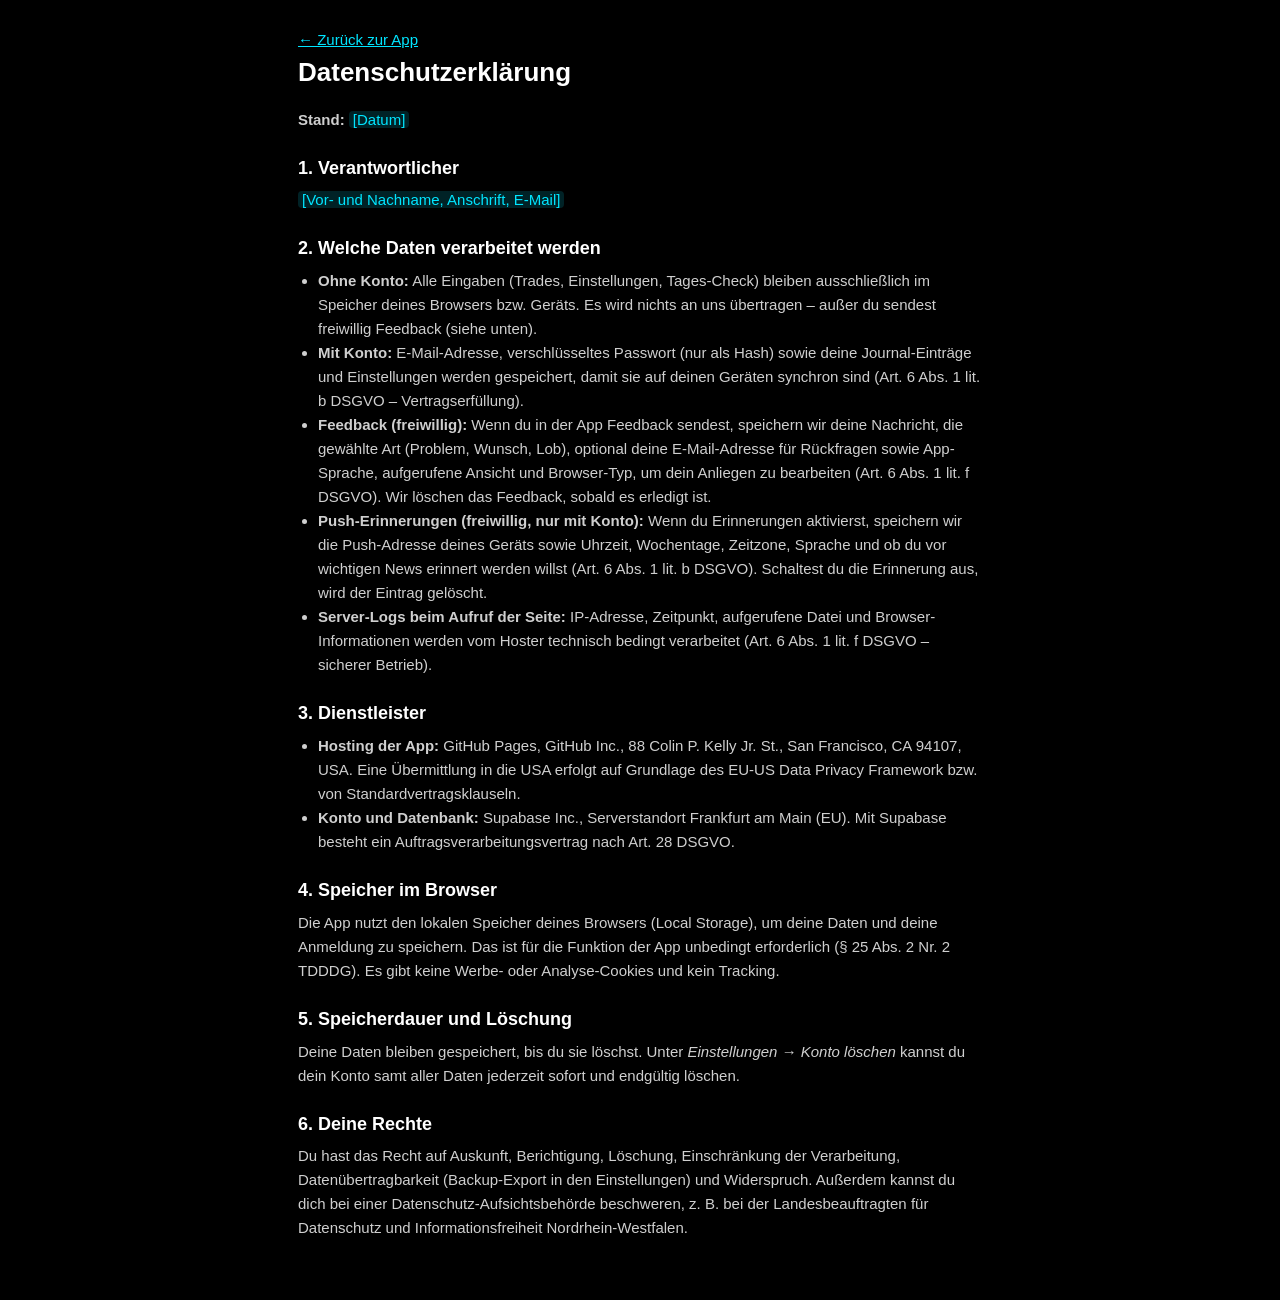
==== commit ab1eca24: "Was ist neu, Feedback, Kalender-Warnung bei alten Daten, News-Push, Kalender auf der Website Co-Auth" ====
--- a/datenschutz.html
+++ b/datenschutz.html
@@ -9,8 +9,10 @@
 <p><span class="ph">[Vor- und Nachname, Anschrift, E-Mail]</span></p>
 <h2>2. Welche Daten verarbeitet werden</h2>
 <ul>
-<li><b>Ohne Konto:</b> Alle Eingaben (Trades, Einstellungen, Tages-Check) bleiben ausschließlich im Speicher deines Browsers bzw. Geräts. Es wird nichts an uns übertragen.</li>
+<li><b>Ohne Konto:</b> Alle Eingaben (Trades, Einstellungen, Tages-Check) bleiben ausschließlich im Speicher deines Browsers bzw. Geräts. Es wird nichts an uns übertragen – außer du sendest freiwillig Feedback (siehe unten).</li>
 <li><b>Mit Konto:</b> E-Mail-Adresse, verschlüsseltes Passwort (nur als Hash) sowie deine Journal-Einträge und Einstellungen werden gespeichert, damit sie auf deinen Geräten synchron sind (Art. 6 Abs. 1 lit. b DSGVO – Vertragserfüllung).</li>
+<li><b>Feedback (freiwillig):</b> Wenn du in der App Feedback sendest, speichern wir deine Nachricht, die gewählte Art (Problem, Wunsch, Lob), optional deine E-Mail-Adresse für Rückfragen sowie App-Sprache, aufgerufene Ansicht und Browser-Typ, um dein Anliegen zu bearbeiten (Art. 6 Abs. 1 lit. f DSGVO). Wir löschen das Feedback, sobald es erledigt ist.</li>
+<li><b>Push-Erinnerungen (freiwillig, nur mit Konto):</b> Wenn du Erinnerungen aktivierst, speichern wir die Push-Adresse deines Geräts sowie Uhrzeit, Wochentage, Zeitzone, Sprache und ob du vor wichtigen News erinnert werden willst (Art. 6 Abs. 1 lit. b DSGVO). Schaltest du die Erinnerung aus, wird der Eintrag gelöscht.</li>
 <li><b>Server-Logs beim Aufruf der Seite:</b> IP-Adresse, Zeitpunkt, aufgerufene Datei und Browser-Informationen werden vom Hoster technisch bedingt verarbeitet (Art. 6 Abs. 1 lit. f DSGVO – sicherer Betrieb).</li>
 </ul>
 <h2>3. Dienstleister</h2>
--- a/style-cyan.css
+++ b/style-cyan.css
@@ -379,6 +379,256 @@
 .calgrid .cd b{font-size:11px;color:#fff;font-weight:800}
 @media (max-width:440px){.nav{gap:5px}.nav button{padding:7px 8px;font-size:12.5px}}
 
+/* Logo: Zickzack wird zur geraden Linie */
+.brand .mark{height:19px;width:auto;display:block;flex:0 0 auto;overflow:visible}
+.brand .mark .ln{stroke:var(--gold)}
+.brand .mark .dt{fill:var(--gold)}
+
+/* Nach dem Trade: Ergebnis automatisch */
+.resbox{display:flex;align-items:baseline;gap:12px;flex-wrap:wrap;padding:16px 18px;border:1px solid var(--line);border-radius:12px;background:rgba(255,255,255,.03);margin:10px 0 6px}
+.resbox b{font-size:32px;font-weight:900;letter-spacing:-.5px}
+.resbox span{color:var(--mut);font-size:15px}
+.resbox.good{border-color:rgba(32,197,138,.5)}.resbox.good b{color:var(--green)}
+.resbox.bad{border-color:rgba(246,70,93,.5)}.resbox.bad b{color:var(--red)}
+.keptrow .btn{flex:1}
+.keptrow .btn.on{border-color:var(--red);color:var(--red)}
+details.more{margin-top:16px;border-top:1px solid var(--line);padding-top:12px}
+details.more summary{cursor:pointer;color:var(--mut);font-size:14px;list-style:none}
+details.more summary::-webkit-details-marker{display:none}
+details.more summary::before{content:"+ "}
+details.more[open] summary::before{content:"– "}
+.opencard{border:1px solid rgba(32,197,138,.45);background:rgba(32,197,138,.06);border-radius:12px;padding:14px 16px;margin-bottom:16px}
+.opencard .ends{margin-top:0}
+.opencard .ends{display:flex;gap:8px}
+.opencard .ends .btn{flex:1;padding:11px 8px}
+
+/* ---------- Einsteigerfreundlich ---------- */
+/* Navigation unten in der Daumenzone (Hoober 2013) – in Abläufen ausgeblendet, damit nichts ablenkt */
+.app{padding-bottom:calc(96px + env(safe-area-inset-bottom))}
+.tabbar{position:fixed;left:0;right:0;bottom:0;z-index:30;display:flex;justify-content:center;gap:0;padding:6px 8px calc(6px + env(safe-area-inset-bottom));
+  background:rgba(8,8,10,.92);backdrop-filter:blur(14px);-webkit-backdrop-filter:blur(14px);border-top:1px solid var(--line)}
+.tabbar button{flex:1;max-width:150px;display:flex;flex-direction:column;align-items:center;gap:3px;padding:7px 4px 5px;border:0!important;border-radius:12px!important;color:var(--mut);font-size:11px;font-weight:600;background:none}
+.tabbar button svg{width:24px;height:24px;fill:none;stroke:currentColor;stroke-width:1.8;stroke-linecap:round;stroke-linejoin:round}
+.tabbar button.on{color:var(--gold)}
+.tabbar button:active{background:rgba(255,255,255,.05)}
+body[data-view=flow] .tabbar,body[data-view=day] .tabbar,body[data-view=end] .tabbar,body[data-view=onboard] .tabbar,body[data-view=disc] .tabbar,body[data-view=account] .tabbar{display:none}
+body[data-view=flow] .app,body[data-view=day] .app,body[data-view=end] .app,body[data-view=onboard] .app,body[data-view=disc] .app{padding-bottom:40px}
+/* Begriffe antippen = kurze Erklärung */
+[data-term]{cursor:help}
+[data-term]::after{content:"?";display:inline-grid;place-items:center;width:14px;height:14px;margin-left:5px;border-radius:50%;border:1px solid currentColor;font-size:9px;font-weight:800;line-height:1;opacity:.55;vertical-align:1px;text-transform:none;letter-spacing:0}
+.chip[data-term]::after{opacity:.45}
+/* Erste Schritte */
+.fsteps{margin:22px auto 6px;max-width:440px;text-align:left;background:var(--card);border:1px solid var(--line);border-radius:14px;padding:16px}
+.fshead{display:flex;justify-content:space-between;align-items:baseline;gap:10px}
+.fshead b{font-size:16px}.fshead span{color:var(--mut);font-size:13px}
+.fsbar{height:6px;border-radius:9px;background:var(--line);margin:10px 0 8px;overflow:hidden}
+.fsbar i{display:block;height:100%;background:linear-gradient(90deg,var(--gold),var(--gold2));border-radius:9px;transition:width .6s}
+.fsitem{display:flex;align-items:center;gap:12px;width:100%;padding:10px 4px;border-radius:10px;text-align:left;font-size:15px;color:var(--txt)}
+.fsitem:disabled{cursor:default}
+.fsitem.ok{color:var(--mut)}.fsitem.ok span:nth-child(2){text-decoration:line-through;text-decoration-color:rgba(255,255,255,.25)}
+.fsbox{flex:0 0 26px;height:26px;border-radius:8px;border:1.5px solid var(--line);display:grid;place-items:center;font-size:13px;font-weight:800;color:var(--mut)}
+.fsitem.ok .fsbox{background:var(--green);border-color:var(--green);color:#03231a}
+.fsitem.next{background:rgba(255,255,255,.04)}.fsitem.next .fsbox{border-color:var(--gold);color:var(--gold)}
+.fsitem em{margin-left:auto;font-style:normal;color:var(--gold);font-size:13px;font-weight:700;white-space:nowrap}
+.fshide{display:block;margin:6px auto 0;font-size:13px}
+ol.steps{margin:6px 0 4px 20px;color:var(--txt);line-height:1.7}
+.jstats.three{grid-template-columns:repeat(3,1fr)}
+
+.disc1 .ck span:last-child{font-size:14px;line-height:1.45}
+.disc1 .checks{margin:14px 0 16px}
+.disc1 .disc{text-align:center;margin-top:14px}
+
+.openlist{display:grid;gap:8px;margin:0 0 18px}
+.openrow{display:flex;align-items:center;gap:10px;width:100%;padding:12px 14px;border-radius:12px;border:1px solid rgba(32,197,138,.45);background:rgba(32,197,138,.07);color:var(--txt);text-align:left;cursor:pointer;font:inherit}
+.openrow span:not(.livedot){color:var(--mut);font-size:13px}
+.openrow em{margin-left:auto;font-style:normal;color:var(--green);font-weight:700;font-size:14px;white-space:nowrap}
+.opensw{margin:2px 0 12px}
+
+.brand .beta{flex:0 0 auto;font-family:inherit;font-size:10px;font-weight:800;line-height:1;letter-spacing:1.2px;text-transform:uppercase;color:var(--gold);border:1px solid var(--gold);background:transparent;border-radius:6px;padding:4px 6px 3px;margin-left:2px;cursor:pointer;opacity:.95}
+/* Kopfzeile bleibt oben stehen – das Logo rutscht nie unter die Statusleiste (iPhone) */
+.app{padding-top:0}
+.top{position:sticky;top:0;z-index:25;
+  margin:0 calc(-1 * max(16px, env(safe-area-inset-right))) 10px calc(-1 * max(16px, env(safe-area-inset-left)));
+  padding:max(18px, calc(env(safe-area-inset-top) + 12px)) max(16px, env(safe-area-inset-right)) 12px max(16px, env(safe-area-inset-left));
+  background:var(--bg)}
+.top::after{content:"";position:absolute;left:0;right:0;top:100%;height:14px;pointer-events:none;background:linear-gradient(var(--bg),rgba(0,0,0,0))}
+
+.langbtn{display:flex;align-items:center;justify-content:space-between;width:100%;padding:12px 14px;border-radius:12px;border:1px solid var(--line);background:#161616;color:var(--txt);font:inherit;font-weight:600;cursor:pointer;text-align:left}
+.langbtn em{font-style:normal;color:var(--mut);font-size:20px;line-height:1}
+.langlist{display:grid;grid-template-columns:1fr 1fr;gap:8px;margin:14px 0 6px}
+.langlist button{display:flex;align-items:center;gap:10px;padding:12px;border-radius:12px;border:1px solid var(--line);background:#161616;color:var(--txt);font:inherit;font-weight:600;cursor:pointer;text-align:left}
+.langlist button.on{border-color:var(--gold);background:rgba(0,229,255,.08)}
+.langlist .lf{font-size:20px;line-height:1}.langlist .ln{flex:1}.langlist .lc{color:var(--gold);font-weight:800}
+
+/* ---------- Pro: Tilt-Meter, Drawdown-Schutz, MAE/MFE ---------- */
+.tilt{display:grid;gap:8px;width:100%;max-width:520px;margin:0 auto 18px;text-align:left;padding:13px 16px;border-radius:14px;border:1px solid var(--line);background:var(--card);--tc:var(--green)}
+.tilt.t-warn{--tc:#f0b429;border-color:rgba(240,180,41,.45);background:rgba(240,180,41,.06)}
+.tilt.t-hot{--tc:var(--red);border-color:rgba(246,70,93,.5);background:rgba(246,70,93,.07)}
+.tilt .tl{display:flex;align-items:center;gap:8px}
+.tilt .tn{font-size:12px;font-weight:700;letter-spacing:1px;text-transform:uppercase;color:var(--mut)}
+.tilt .tp{font-size:12px;font-weight:700;color:var(--tc);border:1px solid var(--tc);border-radius:999px;padding:1px 9px}
+.tilt .ts{margin-left:auto;font-size:22px;color:var(--txt);font-variant-numeric:tabular-nums}
+.tilt .tbar{position:relative;display:block;height:6px;border-radius:6px;background:var(--line);overflow:hidden}
+.tilt .tbar i{position:absolute;left:0;top:0;bottom:0;border-radius:6px;background:var(--tc);transition:width .6s}
+.tilt .tbar s{position:absolute;top:0;bottom:0;width:2px;background:var(--bg)}
+.tilt .tw{font-size:13px;color:var(--txt);opacity:.85;line-height:1.4}
+.tparts{display:grid;gap:6px;margin:12px 0 4px;font-size:14px}
+.tparts div{display:flex;justify-content:space-between;gap:12px;padding:8px 12px;border-radius:10px;background:var(--bg2);border:1px solid var(--line)}
+.tparts b{color:#f0b429}
+.excbox{margin:14px 0 4px;padding:12px 14px;border-radius:12px;border:1px dashed var(--line)}
+.excbox .lbl3{margin-top:0}
+.excbox .lbl3 small,.lbl3 small{display:block;font-weight:400;text-transform:none;letter-spacing:0;color:var(--mut);font-size:12px;margin-top:2px}
+.excbox .f{margin-bottom:8px}
+.chips.exc button{min-width:46px;font-variant-numeric:tabular-nums}
+.maebox{display:grid;gap:8px;padding:14px;border-radius:12px;background:#0a0a0a;border:1px solid var(--line);font-size:14px;line-height:1.45;margin-bottom:12px}
+.maebox b.good{color:var(--green)}
+.maebox .small{font-size:12px}
+.maeq{color:var(--txt)}
+.hbars{display:flex;align-items:flex-end;gap:8px;height:110px;padding:4px 2px 0}
+.hb{flex:1;display:flex;flex-direction:column;align-items:center;justify-content:flex-end;height:100%;gap:4px;min-width:0}
+.hb i{display:block;width:100%;max-width:34px;min-height:3px;border-radius:5px 5px 0 0;background:#333333}
+.hb.on i{background:var(--blue)}
+.hb em{font-style:normal;font-size:12px;color:var(--mut);font-variant-numeric:tabular-nums}
+.hb span{font-size:11px;color:var(--mut);white-space:nowrap}
+.demobar{position:relative;z-index:30;text-align:center;font-size:12.5px;padding:7px 12px calc(7px);padding-top:max(7px, env(safe-area-inset-top));background:rgba(240,180,41,.14);color:#f0b429;border-bottom:1px solid rgba(240,180,41,.3)}
+.demobar a{color:var(--txt);font-weight:700;margin-left:8px;text-decoration:underline}
+
+/* ---------- Desktop (MacBook & Co.): Navigation als Seitenleiste, Inhalte nutzen die Breite ---------- */
+@media (min-width:1024px){
+  body{--side:236px}
+  .tabbar{top:0;bottom:0;right:auto;width:var(--side);flex-direction:column;justify-content:flex-start;gap:4px;padding:96px 14px 24px;border-top:0;border-right:1px solid var(--line);background:rgba(6,7,9,.97);z-index:0}
+  .tabbar button{flex:0 0 auto;max-width:none;flex-direction:row;justify-content:flex-start;gap:12px;padding:11px 14px;font-size:14.5px;font-weight:600}
+  .tabbar button svg{width:21px;height:21px}
+  .tabbar button:hover{background:rgba(255,255,255,.045);color:var(--txt)}
+  .tabbar button.on{background:rgba(0,229,255,.09)}
+  .app{max-width:none;margin:0 0 0 var(--side);padding:30px 44px 60px}
+  .top{position:fixed;left:0;top:0;width:var(--side);margin:0;padding:28px 22px 0;background:none;z-index:31}
+  .top::after{display:none}
+  .brand{flex-wrap:wrap;row-gap:8px}
+  .brand .sync{flex-basis:100%;margin:0 0 0 2px}
+  .stage{width:100%;max-width:1120px;margin:0 auto}
+  .stage .view > .card{max-width:820px;margin-left:auto;margin-right:auto}
+  .demobar{margin-left:var(--side)}
+  /* Abläufe (Checkliste, Tages-Check, Anmelden): ohne Seitenleiste, mittig und fokussiert */
+  body:is([data-view=flow],[data-view=day],[data-view=end],[data-view=onboard],[data-view=disc],[data-view=account]) .app{margin:0 auto;max-width:860px}
+  body:is([data-view=flow],[data-view=day],[data-view=end],[data-view=onboard],[data-view=disc],[data-view=account]) .top{position:sticky;width:auto;padding:22px 0 12px;background:var(--bg)}
+  body:is([data-view=flow],[data-view=day],[data-view=end],[data-view=onboard],[data-view=disc],[data-view=account]) .demobar{margin-left:0}
+  /* Start: links der Knopf, rechts dein Tag */
+  .home{display:grid;grid-template-columns:minmax(0,1fr) 400px;gap:64px;align-items:center;min-height:calc(100vh - 110px);padding:24px 0}
+  .home h1{font-size:44px}
+  .home .hr{display:flex;flex-direction:column;gap:14px;text-align:left}
+  .home .hr > *{margin:0!important;max-width:none!important}
+  .home .hr .quote{min-height:0}
+  .home .hr .linkbtn{align-self:flex-start}
+  .home .hr:empty{display:none}
+  .bigwrap{width:260px;height:260px}
+  /* Journal & Profil: volle Breite, Kennzahlen in einer Reihe */
+  body[data-view=journal] .stage .view > .card,body[data-view=profile] .stage .view > .card{max-width:none}
+  .jstats:has(> .kpi:nth-child(6)){grid-template-columns:repeat(6,minmax(0,1fr))}
+  .jdeep{display:grid;grid-template-columns:1fr 1fr;gap:12px;align-items:stretch;margin-bottom:12px}
+  .jdeep > *{margin:0!important;align-content:start}
+  .jdeep .ins,.jdeep:not(:has(.maebox)) .edge{grid-column:1/-1}
+  .jlist{grid-template-columns:1fr 1fr;max-height:68vh}
+  .calgrid .cd{aspect-ratio:auto;height:62px}
+  .calgrid .cd i{font-size:12px}.calgrid .cd b{font-size:13px}
+  .modal .card{max-width:560px}
+  body:is([data-view=account],[data-view=disc]) .stage .view > .card{max-width:540px}
+}
+@media (min-width:1024px) and (max-width:1220px){
+  .home{grid-template-columns:minmax(0,1fr) 340px;gap:36px}.home h1{font-size:36px}
+  .app{padding:30px 28px 60px}
+}
+
+/* Erkenntnisse: Thema links, Werte als Kästchen rechts */
+.ins{gap:0}
+.ins .lbl2{margin-bottom:4px}
+.irow{display:grid;grid-template-columns:118px minmax(0,1fr);gap:10px;align-items:center;padding:9px 0;border-top:1px solid rgba(255,255,255,.06)}
+.ins .lbl2 + .irow{border-top:0}
+.it{font-size:13px;color:var(--mut)}
+.ichs{display:flex;flex-wrap:wrap;gap:6px}
+.ich{font-size:13px;padding:4px 10px;border-radius:8px;background:rgba(255,255,255,.04);border:1px solid var(--line);color:#cfcfcf;white-space:nowrap;font-variant-numeric:tabular-nums}
+.ich b{color:var(--txt);font-weight:700}
+.ich i{font-style:normal;font-size:11px;color:var(--mut);margin-left:5px}
+.ich.w{background:rgba(32,197,138,.12);border-color:rgba(32,197,138,.45);color:var(--green)}
+.ich.w b{color:var(--green)}
+.ich.l{background:rgba(246,70,93,.1);border-color:rgba(246,70,93,.45);color:var(--red)}
+.ich.l b{color:var(--red)}
+@media (max-width:440px){.irow{grid-template-columns:1fr;gap:6px}}
+
+/* „Warum?“ – Erklärung zum Aufklappen */
+details.why{margin-top:14px;border-top:1px solid var(--line);padding-top:10px}
+details.why summary{cursor:pointer;list-style:none;font-size:14px;font-weight:600;color:var(--gold);display:inline-flex;align-items:center;gap:6px}
+details.why summary::-webkit-details-marker{display:none}
+details.why summary::before{content:"?";display:inline-grid;place-items:center;width:18px;height:18px;border-radius:50%;border:1.5px solid currentColor;font-size:11px;font-weight:800}
+details.why[open] summary{margin-bottom:6px}
+details.why p{margin:0;color:var(--mut);font-size:14px;line-height:1.5}
+.chip.gold{border-color:rgba(240,180,41,.55);color:#f0b429}
+
+/* Trade-Details */
+.tdh{display:flex;align-items:center;gap:10px;margin:2px 0 4px}
+.tdc{font-size:26px;font-weight:800}
+.dirp{font-size:12px;font-weight:800;letter-spacing:1px;padding:3px 9px;border-radius:6px}
+.dirp.lg{color:var(--green);background:rgba(32,197,138,.12)}.dirp.sh{color:var(--red);background:rgba(246,70,93,.12)}
+.tdr{margin-left:auto;font-size:24px;font-weight:800;font-variant-numeric:tabular-nums}
+.tdr.good{color:var(--green)}.tdr.bad{color:var(--red)}
+.tdmeta{margin:0 0 14px}
+.tdbar{position:relative;height:26px;margin:4px 0 12px}
+.tdbar::before{content:"";position:absolute;left:0;right:0;top:12px;height:2px;background:var(--line);border-radius:2px}
+.tdbar .zl,.tdbar .zw{position:absolute;top:9px;height:8px;border-radius:4px}
+.tdbar .zl{background:rgba(246,70,93,.35)}.tdbar .zw{background:rgba(32,197,138,.35)}
+.tdbar .mk{position:absolute;top:4px;width:4px;height:18px;margin-left:-2px;border-radius:2px;background:var(--txt)}
+.tdbar .mk.k-sl{background:var(--red)}.tdbar .mk.k-tp{background:var(--green)}.tdbar .mk.k-ex{background:#f0b429;width:12px;height:12px;top:7px;margin-left:-6px;border-radius:50%;border:2px solid var(--bg)}
+.tdgrid{display:grid;grid-template-columns:repeat(auto-fit,minmax(110px,1fr));gap:8px;margin-bottom:10px}
+.tdgrid .kpi{padding:10px 8px}.tdgrid .kpi .v{font-size:16px}.tdgrid .kpi .v small{font-size:13px;font-weight:700}
+.tdgrid .kpi.gold .v{color:#f0b429}
+.tdrows{margin-top:6px}
+.tdrows .irow:first-child{border-top:0}
+.tdnote{color:var(--txt);font-size:14px;line-height:1.45}
+a.ich{text-decoration:none}
+.ich.ok::before{content:"✓ "}.ich.no::before{content:"✗ "}
+
+/* Wirtschaftskalender */
+.imp{display:inline-flex;gap:2px;align-items:center;flex:0 0 auto}
+.imp i{width:6px;height:6px;border-radius:50%;background:var(--line)}
+.imp-h i{background:var(--red)}
+.imp-m i:nth-child(-n+2){background:#f0b429}
+.calcard{display:grid;gap:2px;width:100%;max-width:520px;margin:0 auto 18px;text-align:left;padding:12px 14px;border-radius:14px;border:1px solid var(--line);background:var(--card)}
+.calcard.warn{border-color:rgba(246,70,93,.5);background:rgba(246,70,93,.06)}
+.calh{display:flex;align-items:center;justify-content:space-between;margin-bottom:6px}
+.calh .tn{font-size:12px;font-weight:700;letter-spacing:1px;text-transform:uppercase;color:var(--mut)}
+.calh .cw{font-size:12.5px;color:var(--gold);font-weight:600}
+.calrow{display:grid;grid-template-columns:auto auto minmax(0,1fr) auto;align-items:center;gap:9px;padding:6px 0;font-size:14px;border-top:1px solid rgba(255,255,255,.05)}
+.calh + .calrow{border-top:0}
+.calrow .ct{font-variant-numeric:tabular-nums;font-size:14px}
+.calrow .cn{color:var(--txt);overflow:hidden;text-overflow:ellipsis;white-space:nowrap}
+.calrow em{font-style:normal;font-size:12px;color:var(--mut);white-space:nowrap}
+.calrow.past{opacity:.45}
+.calrow.live em{color:var(--red);font-weight:700}
+.calnone{font-size:13.5px;color:var(--mut);margin:2px 0}
+.calweek{display:grid;gap:12px;margin:10px 0}
+.cday .cdh{font-size:12px;font-weight:700;letter-spacing:.8px;text-transform:uppercase;color:var(--mut);margin-bottom:2px}
+.cday.today .cdh{color:var(--gold)}
+.calweek .calrow .cn{white-space:normal}
+.calweek .calrow{grid-template-columns:auto auto minmax(0,1fr);row-gap:2px}
+.calweek .calrow em{grid-column:3}
+.cfp{color:var(--mut);opacity:.8}
+.calday{display:flex;flex-wrap:wrap;gap:6px;margin-top:10px;align-items:center}
+.calday .cdl{font-size:12.5px;color:var(--mut);width:100%}
+.calchip{display:inline-flex;align-items:center;gap:6px;font-size:13px;padding:5px 10px;border-radius:8px;border:1px solid var(--line);background:rgba(255,255,255,.03)}
+.calhit{display:flex;align-items:center;gap:8px;margin-top:10px;padding:10px 12px;border-radius:10px;border:1px solid rgba(246,70,93,.35);background:rgba(246,70,93,.06);font-size:14px;font-weight:600}
+.row.stack{flex-direction:column}.row.stack .btn{width:100%;flex:none}
+.note.calsoon{color:#f0b429;border-color:rgba(240,180,41,.4);background:rgba(240,180,41,.07)}
+.calhit{margin-bottom:12px}.calhit em{margin-left:auto;font-style:normal;font-variant-numeric:tabular-nums;color:var(--mut)}
+
+/* Was ist neu · Feedback · veralteter Kalender */
+.newlist{display:grid;gap:10px;margin:4px 0 16px}
+.newlist>div{display:grid;gap:2px;padding:10px 12px;border:1px solid var(--line);border-radius:12px;background:rgba(255,255,255,.02)}
+.newlist b{font-size:15px}
+.newlist span{font-size:13.5px;color:var(--mut)}
+.fbcta{margin:14px 0 4px;max-width:none}
+.f textarea{resize:vertical;min-height:110px;line-height:1.45}
+.calcard.stale .calnone{color:var(--gold)}
+
 /* Cyan-Design: flacher, schärfer, wie ein Börsen-Terminal */
 .card{box-shadow:none;background:var(--card)}
 .btn{border-radius:10px}
